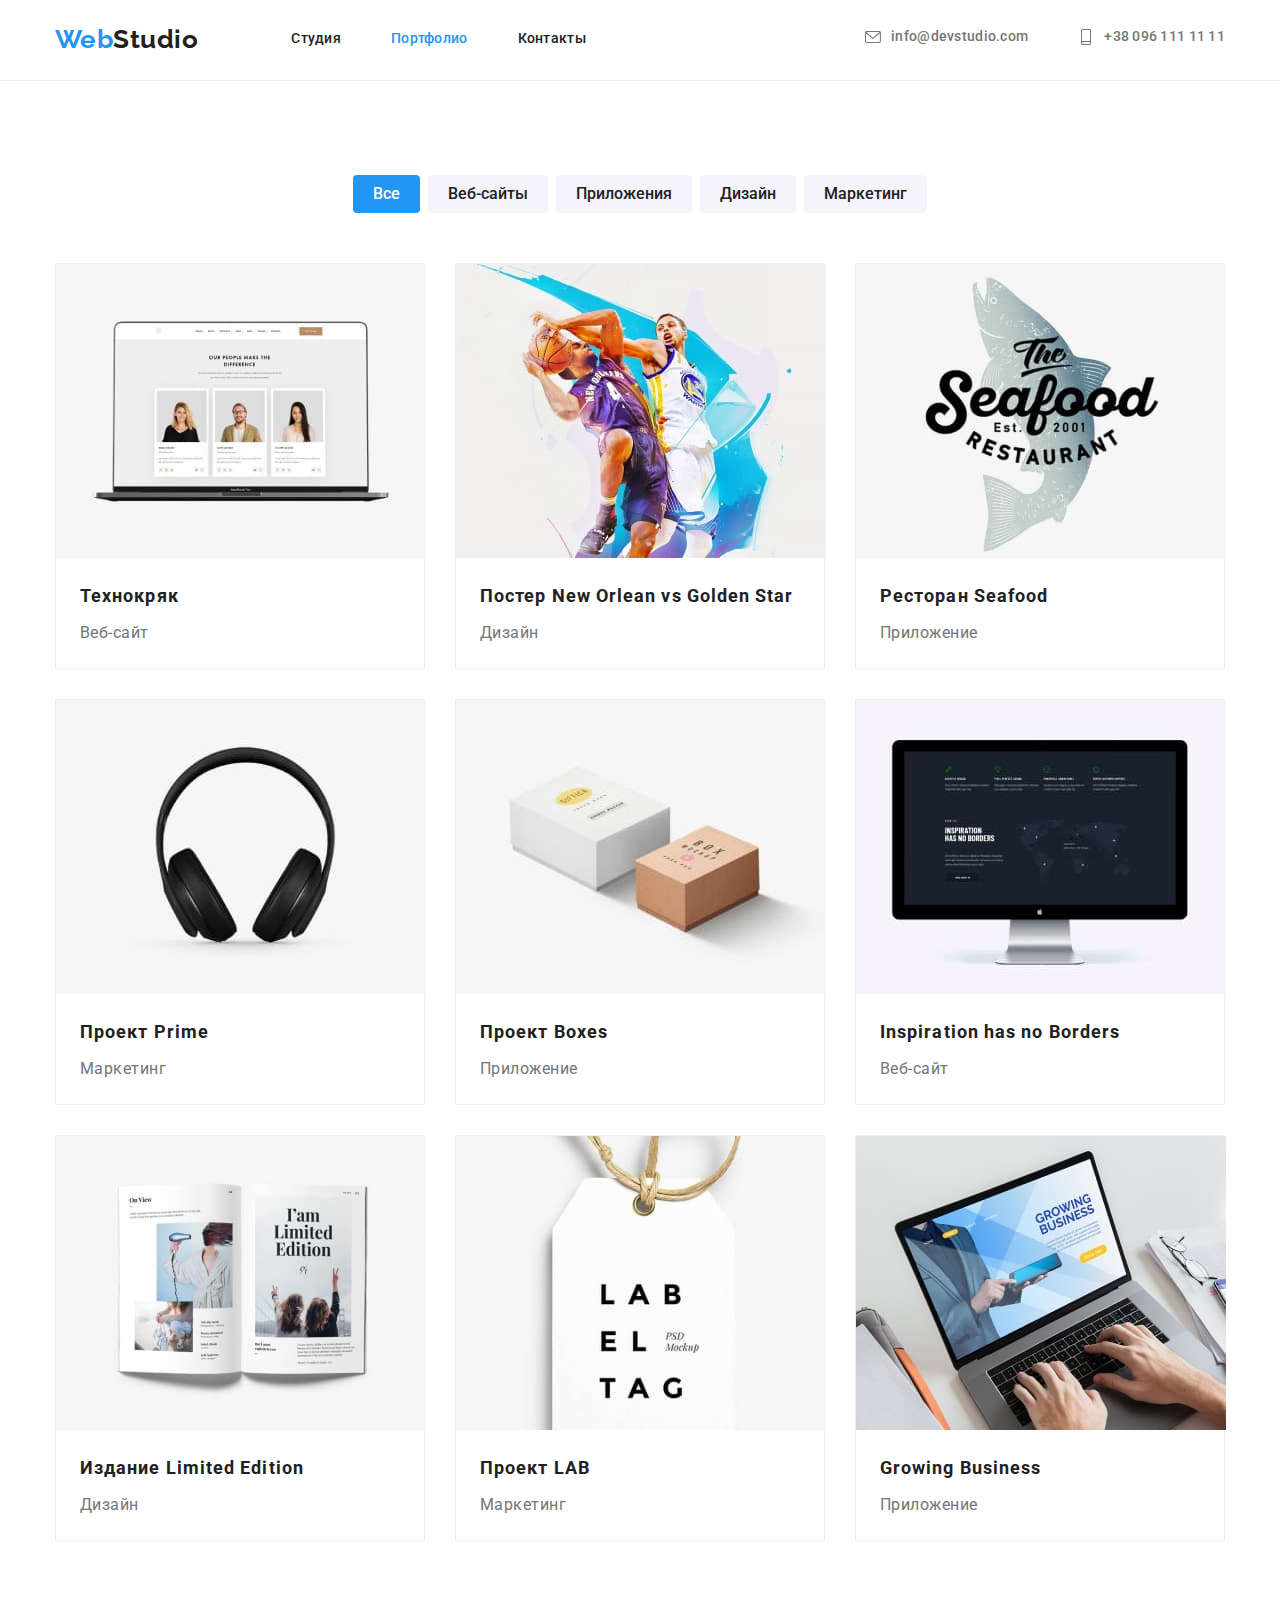
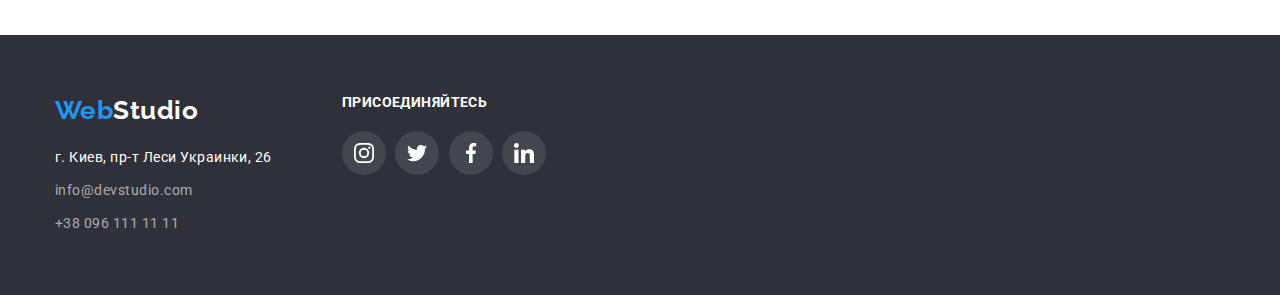
==== portfolio.html @ 0f5aaa19 "доработка кода основы" ====
<!DOCTYPE html>
<html lang="en">

<head>
  <meta charset="UTF-8" />
  <meta http-equiv="X-UA-Compatible" content="IE=edge" />
  <meta name="viewport" content="width=device-width, initial-scale=1.0" />
  <title>Portfolio</title>
  <link rel="preconnect" href="https://fonts.gstatic.com">
  <link href="https://fonts.googleapis.com/css2?family=Raleway:wght@700&family=Roboto:wght@400;500;700;900&display=swap"
    rel="stylesheet">
  <link rel="stylesheet" href="https://cdnjs.cloudflare.com/ajax/libs/modern-normalize/1.1.0/modern-normalize.css"
    integrity="sha512-Y0MM+V6ymRKN2zStTqzQ227DWhhp4Mzdo6gnlRnuaNCbc+YN/ZH0sBCLTM4M0oSy9c9VKiCvd4Jk44aCLrNS5Q=="
    crossorigin="anonymous" referrerpolicy="no-referrer" />
  <link rel="stylesheet" href="https://cdnjs.cloudflare.com/ajax/libs/modern-normalize/1.1.0/modern-normalize.min.css"
    integrity="sha512-wpPYUAdjBVSE4KJnH1VR1HeZfpl1ub8YT/NKx4PuQ5NmX2tKuGu6U/JRp5y+Y8XG2tV+wKQpNHVUX03MfMFn9Q=="
    crossorigin="anonymous" referrerpolicy="no-referrer" />
  <link rel="stylesheet" href="./css/style.css">
</head>
</head>

<body>
  <!--Шапка проекта-->
  <header class="header">
    <div class="container header-container">
      <nav class="site-nav ">
        <a class="logo link " href="./index.html"> <span class="logo-color">Web</span>Studio</a>
        <ul class="site-list list ">
          <li class="nav-item"><a class="site-link  link" href="./index.html">Студия</a></li>
          <li class="nav-item"><a class="site-link current link" href="">Портфолио</a></li>
          <li class="nav-item"><a class="site-link link" href="">Контакты</a></li>
        </ul>
      </nav>
      <ul class="contact-list list">
        <li class="contact-item">
          <a class="contact-link link" href="mailto:info@devstudio.com">
            <svg class="svg-mail">
              <use href="./images/icons-svg/symbol-defs.svg#icon-mail"></use>
            </svg>
            info@devstudio.com</a>
        </li>
        <li class="contact-item">
          <a class="contact-link link" href="tel:+380961111111">
            <svg class="svg-mail">
              <use href="./images/icons-svg/symbol-defs.svg#icon-smartphone"></use>
            </svg>
            +38 096 111 11 11</a>
        </li>
      </ul>
    </div>
  </header>
  <!--Основа портфолио-->
  <main>
    <h1 hidden>Скрытый заголовок</h1>
    <section class="our-work">
      <div class="container ">
        <ul class="filter list">
          <li class="filter-item"><button class="filter-btn current " type="button">Все</button></li>
          <li class="filter-item"><button class="filter-btn" type="button">Веб-сайты</button></li>
          <li class="filter-item"><button class="filter-btn" type="button">Приложения</button></li>
          <li class="filter-item"><button class="filter-btn" type="button">Дизайн</button></li>
          <li class="filter-item"><button class="filter-btn" type="button">Маркетинг</button></li>
        </ul>
        <ul class="works-list list ">
          <li class="works-title">
            <a class="work-a" href="">
              <img src="./images/portfolio/technokryak.jpg" alt="technokryak" width="370" height="294" />
              <div class="text-position">
                <h2 class="work-title">Технокряк</h2>
                <p class="work-profession">Веб-сайт</p>
              </div>
            </a>
          </li>
          <li class="works-title">
            <a class="work-a"  href="">
              <img src="./images/portfolio/new-orlean-vs-golden-star-poster.jpg" alt="new-orlean-poster" width="370"
                height="294" />
              <div class="text-position">
                <h2 class="work-title">Постер New Orlean vs Golden Star</h2>
                <p class="work-profession">Дизайн</p>
              </div>
            </a>
          </li>
          <li class="works-title">
            <a class="work-a"  href="">
              <img src="./images/portfolio/seafood-restaurant.jpg" alt="seafood-restaurant" width="370" height="294" />
              <div class="text-position">
                <h2 class="work-title">Ресторан Seafood</h2>
                <p class="work-profession">Приложение</p>
              </div>
            </a>
          </li>
          <li class="works-title">
            <a class="work-a"  href="">
              <img src="./images/portfolio/prime-project.jpg" alt="prime-project" width="370" height="294" />
              <div class="text-position">
                <h2 class="work-title">Проект Prime</h2>
                <p class="work-profession">Маркетинг</p>
              </div>
            </a>
          </li>
          <li class="works-title">
            <a class="work-a"  href="">
              <img src="./images/portfolio/boxes-project.jpg" alt="boxes-project" width="370" height="294" />
              <div class="text-position">
                <h2 class="work-title">Проект Boxes</h2>
                <p class="work-profession">Приложение</p>
              </div>
            </a>
          </li>
          <li class="works-title">
            <a class="work-a"  href="">
              <img src="./images/portfolio/inspiration-has-no-borders.jpg" alt="inspiration-has-no-borders" width="370"
                height="294" />
              <div class="text-position">
                <h2 class="work-title">Inspiration has no Borders</h2>
                <p class="work-profession">Веб-сайт</p>
              </div>
            </a>
          </li>
          <li class="works-title">
            <a class="work-a"  href="">
              <img src="./images/portfolio/limited-edition.jpg" alt="limited-edition" width="370" height="294" />
              <div class="text-position">
                <h2 class="work-title">Издание Limited Edition</h2>
                <p class="work-profession">Дизайн</p>
              </div>
            </a>
          </li>
          <li class="works-title">
            <a class="work-a"  href="">
              <img src="./images/portfolio/lab-project.jpg" alt="lab-project" width="370" height="294" />
              <div class="text-position">
                <h2 class="work-title">Проект LAB</h2>
                <p class="work-profession">Маркетинг</p>
              </div>
            </a>
          </li>
          <li class="works-title">
            <a class="work-a"  href="">
              <img src="./images/portfolio/growing-business.jpg" alt="growing-business" width="370" height="294" />
              <div class="text-position">
                <h2 class="work-title">Growing Business</h2>
                <p class="work-profession">Приложение</p>
              </div>
            </a>
          </li>
        </ul>
      </div>
    </section>
  </main>
  <!--Футер-->
  <footer class="footer">
    <div class="container container-footer">
      <div class="one-address">
        <a class="footer-logo link" href=""><span class="logo-color">Web</span>Studio</a>
        <address class="address">
          <a class="address-link link" href="https://goo.gl/maps/BGYhrAwLSRzeAxM98" target="_blank"
            rel="noopener noreferrer">г. Киев, пр-т Леси Украинки, 26</a>
          <ul class="footer-list list">
            <li class="footer-item">
              <a class="footer-link link" href="mailto:info@devstudio.com">info@devstudio.com </a>
            </li>
            <li class="footer-item">
              <a class="footer-link link" href="tel:+380961111111">+38 096 111 11 11</a>
            </li>
          </ul>
        </address>
      </div>

      <div class="footer-set">
        <h3 class="title-footer"> присоединяйтесь </h3>
        <ul class=" footer-ul list ">
          <li class="footer-li">
            <a class="footer-icon-link" href="">
              <svg class="footer-svg" width="20px" height="20px">
                <use href=./images/icons-svg/symbol-defs.svg#icon-instagram2></use>
              </svg>
            </a>
          </li>
          <li>
            <a class="footer-icon-link" href="">
              <svg class="footer-svg" width="20px" height="20px">
                <use href=./images/icons-svg/symbol-defs.svg#icon-twitte4r></use>
              </svg>
            </a>

          </li>
          <li>
            <a class="footer-icon-link" href="">
              <svg class="footer-svg " width="20px" height="20px">
                <use href=./images/icons-svg/symbol-defs.svg#icon-facebook1></use>
              </svg>
            </a>
          </li>
          <li>
            <a class="footer-icon-link" href="">
              <svg class="footer-svg" width="20px" height="20px">
                <use href=./images/icons-svg/symbol-defs.svg#icon-linkedin3></use>
              </svg>
            </a>
          </li>
        </ul>
      </div>
    </div>
  </footer>
</body>

</html>
---- css/style.css ----
:root {
    --primary-text-color: #757575;
    --secondary-text-color: #212121;
    --accent-color: #2196f3;
    --primary-bg-color: #ffffff;
    --primary-bg-color-filter: #f5f4fa;
    --prinary-font-family: "Roboto", sant-serif;
    --secondary-font-family:"Raleway", sant-serif;
  }
  
  body {
    background-color: var(--primary-bg-color);
    color: var(--primary-text-color);
    font-family: var(--prinary-font-family);
    letter-spacing: 0.03em;
  }

  h1,
  h2,
  h3,
  h4,
  h5,
  h6,
  p{
    margin-top: 0;
    margin-bottom: 0;
  }

  ul,ol{
    margin-top: 0;
    margin-bottom: 0;
    padding-left: 0;
  }
  
  img {
  display: block;
  }

  .list{
    list-style: none;
   }
 
   .link{
     text-decoration: none;
   }

/* Шапка проекта Webstudio*/
.logo{ 
margin-right:93px ;
font-family: var(--secondary-font-family);
font-weight:700;
font-size: 26px;
line-height: 1.19;
color:var(--secondary-text-color);
}

.logo-color{
  color: var(--accent-color);
}


.site-list{
display: flex;
font-size: 14px;
line-height: 1.14;
letter-spacing: 0.02em;
color: var(--secondary-text-color);
}

.nav-item:not(:last-child){
  margin-right: 50px;
}



.site-link:hover,
.site-link:focus{
  color: var(--accent-color);
}

.site-link.current{
  color:var(--accent-color) ;
}

.site-link{
  font-family: Roboto;
  font-style: normal;
  font-weight: 500;
  font-size: 14px;
  line-height: 1.14;
  letter-spacing: 0.02em;
  color:var(--secondary-text-color );

}


.contact-link{
display: inline-flex;
font-weight: 500;
font-size: 14px;
line-height: 1.14;
letter-spacing: 0.02em;
color: var( --primary-text-color );
}

.contact-item:not(:last-child){
margin-right: 50px;
}

.contact-item:hover,
.contact-item:focus {
  color: var(--accent-color);
  
}


.contact-link:hover,
.contact-link:focus{
color: var(--accent-color);
}


 .contact-link:hover .svg-mail{
fill: var(--accent-color);
} 

.contact-link:focus .svg-mail{
  fill: var(--accent-color);
  } 

.site-nav{
  display: flex;
  align-items: center;

}

 .contact-list{
  display: flex;
  align-items: center;
  margin-left: auto;
 }

.header-container{
  display: flex;
  align-items: center;
  
}

.header{
  border-bottom: 1px solid #ECECEC ;
  padding-top: 24px;
  padding-bottom:25px;
}

.svg-mail{
  width: 16px;
  height: 16px;
  margin-right: 10px;
  fill: var(--primary-text-color);
}


/* сукция героик */
.hero{
padding-top:200px ;
padding-bottom: 200px;
height: 600px;
max-width: 1600;
background-image:linear-gradient(to right ,
 rgba(47, 48, 58, 0.4),
 rgba(47, 48, 58, 0.4)),
url(../images/hero/hero.jpg);
background-size:cover ;
background-repeat:no-repeat ;
background-color: #2F303A;
text-align: center;
}

.hero-title{
font-weight: 900;
font-size: 44px;
line-height: 1.36;
letter-spacing: 0.06em;
text-transform: uppercase;
color: var(--primary-bg-color);
}

.button{
padding-left:32px ;
padding-right:32px ;
padding-top:10px ;
padding-bottom:10px ;
margin-top: 30px;
border-radius: 4px;
font-weight: 700;
font-size: 16px;
line-height: 1.87;
letter-spacing: 0.06em;
color: #FFFFFF;
background-color: var(--accent-color);

}


.button:hover,
.button:hover{
background-color:#188CE8; 
}

/* секция будушего */
.title-features{
margin-bottom: 10px;
font-weight: 700;
font-size: 14px;
line-height: 1.14;
text-transform: uppercase;
color:var(--secondary-text-color);
}

.features-list{
  display: flex;
  justify-content: space-between;
  
}


.features-item:not(:last-child){
  margin-right: 30px;
}

.section-features{
  padding-top: 94px;
  padding-bottom: 47px;
}

.features-paragraph{
  font-style: normal;
  font-weight: normal;
  font-size: 14px;
  line-height: 1.71;
}


.svg-features {
  display: flex;
  justify-content: center;
  align-items: center;
  width:270px ;
  height: 120px;
  background-color: #F5F4FA;
  margin-bottom: 30px;
  border-radius: 4px;
}



/* Робочая секция */
.section-title {
margin-bottom: 50px;
font-weight: 700;
font-size: 36px;
line-height: 1.16;
text-align: center;
color: var(--secondary-text-color);
}

.work-list{
  display: flex;
  align-items: center;

}


.img-title:not(:last-child){
  padding-right:30px ;
}

.work-section{
 padding-top:47px;
 padding-bottom: 94px;
}



/* Наша команда */

.team-section{
padding-top: 94px;
padding-bottom: 94px;
background-color:  var(--primary-bg-color-filter);
}

.title {
font-weight: 500;
font-size: 16px;
line-height: 1.18;
text-align: center;
color: var(--secondary-text-color);
}

.profession{
margin-top: 10px;
font-size: 16px;
line-height: 1.18;
text-align: center;
color:var(--primary-text-color);

}  

.section-team-title{
font-weight: 700;
font-size: 36px;
line-height: 1.16;
text-align: center;
color: var(--secondary-text-color);
}


.team-list{
  display: flex;
  align-items: center;
}


.team-title{
  border-radius: 0px 0px 4px 4px;
  background-color: #ffffff;
  margin-right:30px ;
  margin-top: 50px;
  box-shadow: 0px 1px 3px rgba(0, 0, 0, 0.12), 0px 1px 1px rgba(0, 0, 0, 0.14), 0px 2px 1px rgba(0, 0, 0, 0.2);
}

.name-profession{
 margin:30px ;
}

.link-icon-inst {
  display: flex;
  justify-content: center;
  align-items: center;
  width: 44px;
  height: 44px;
  border-radius: 50%;
  background-color: #ffffff;
  fill: #AFB1B8;;
  
}

.link-icon-inst:hover,
.link-icon-inst:focus{
  background-color: var(--accent-color);
  fill: #ffffff;
}


.icon-div{
  display: flex;
  justify-content: space-between;
  margin-top: 16px;
  
}


/* Постоянные клиенты */

.regular-section{
  padding-top:94px ;
  padding-bottom:94px ;
}

.regular-title{
font-weight: 700;
font-size: 36px;
line-height: 1.16;
text-align: center;
letter-spacing: 0.03em;
color:var(--secondary-text-color);
margin-bottom: 50px;

}

.regular-li{
width: 170px;
height: 92px;

}


.regular-li:not(:last-child){
  margin-right: 30px;
}


.regular-ul{
  display: flex;

}

.regular-link{
  width: 100%;
  height: 100%;
  fill: #AFB1B8;
  display: flex; 
  justify-content: center;
  align-items: center;
  border: 1px solid #AFB1B8;
  border-radius: 4px;
}

.regular-link:hover,
.regular-link:focus{
      fill:var(--accent-color);
      border: 1px solid var(--accent-color); 
}




/* Футер */
.footer{
 padding-top: 60px;
 padding-bottom:60px ;
 background-color:  #2F303A;
}

.footer-logo{
font-family: var(--secondary-font-family);
font-weight: 700;
font-size: 26px;
line-height: 1.19;
color:var(--primary-bg-color);
}

.footer-link{
font-style: normal;
font-weight: normal;
font-size: 14px;
line-height: 24px;
color: rgba(255, 255, 255, 0.6);
}

.footer-link:hover,
.footer-link:focus{
  color: var(--primary-bg-color);
}

.address-link{
font-style: normal;
font-weight: normal;
font-size: 14px;
line-height: 1.71;
color: var(--primary-bg-color);
}

.address-link:hover,
.address-link:focus {
  color: var(--accent-color);
}


.container-footer{
  display: flex;
  justify-content: baseline;
}
.footer-set{
  margin-left: 70px;
}

.footer-ul {
  width: 204px;
  display: flex;
  justify-content: space-between;
 

}
.title-footer{
font-weight: 700;
font-size: 14px;
line-height: 1.14;
letter-spacing: 0.03em;
text-transform: uppercase;
color: #FFFFFF;
margin-bottom: 20px;
}

.footer-icon-link{
  display: flex;
  justify-content: center;
  align-items: center;
  width: 44px;
  height: 44px;
  border-radius: 50%;
  background-color: rgba(255, 255, 255, 0.1);;
  fill: #ffffff;
}

.footer-icon-link:hover,
.footer-icon-link:focus{
background-color: var(--accent-color);
fill:#ffffff;
}



/* Портфолио */
.filter-btn.current {
background-color:var(--accent-color) ;
color: var(--primary-bg-color);
}

.filter-btn {
padding:6px 20px ;
border-radius: 4px ;
border: none;  
font-family: inherit;
font-weight: 500;
font-size: 16px;
line-height: 1.62;
background:var(--primary-bg-color-filter);
color: var(--secondary-text-color);
}

.filter-btn:hover,
.filter-btn:focus{
  background-color: var(--accent-color);
  color: #ffffff;
}

.work-title{
font-style: normal;
font-weight:700;
font-size: 18px;
line-height: 2;
letter-spacing: 0.06em;
color: var(--secondary-text-color);
}

.work-profession{
margin-top: 4px;
font-style: normal;
font-weight: normal;
font-size: 16px;
line-height: 1.87;
color: var(--primary-text-color);
}


.container{
 width: 1200px;
 margin-left:auto ;
 margin-right: auto;
 padding-left: 15px;
 padding-right: 15px;
}

.filter {
  display: flex;
  justify-content: center;
  margin-bottom: 50px;
}

.filter-item:not(:last-child) 
{
  margin-right: 8px;
}
  
.works-list{
  display: flex;
  flex-wrap: wrap;
}

.works-title{
width: 370px;
margin-right: 30px;
margin-bottom: 30px;
border: 1px solid #EEEEEE;

}

.works-title:nth-child(3n){
  margin-right: 0px;
}

.works-title:nth-last-child(-n + 3){
  margin-bottom: 0px;
}


.our-work {
  padding-top: 94px;
  padding-bottom: 94px ;
}

.text-position{
  padding: 20px 24px;
  

}

.address {
  margin-top: 20px;
  
}

.address-link{
  margin-bottom: 9px;
  display: block;
}


.footer-list .footer-item:not(:last-child){
  margin-bottom: 9px;
}

.work-a{
  text-decoration: none;
  color: var(--primary-text-color);
   width: 100%;
  height: 100%;
 
}

.works-title:hover,
.works-title:focus{
box-shadow: 0px 1px 1px rgba(0, 0, 0, 0.12), 0px 4px 4px rgba(0, 0, 0, 0.06), 1px 4px 6px rgba(0, 0, 0, 0.16);
}
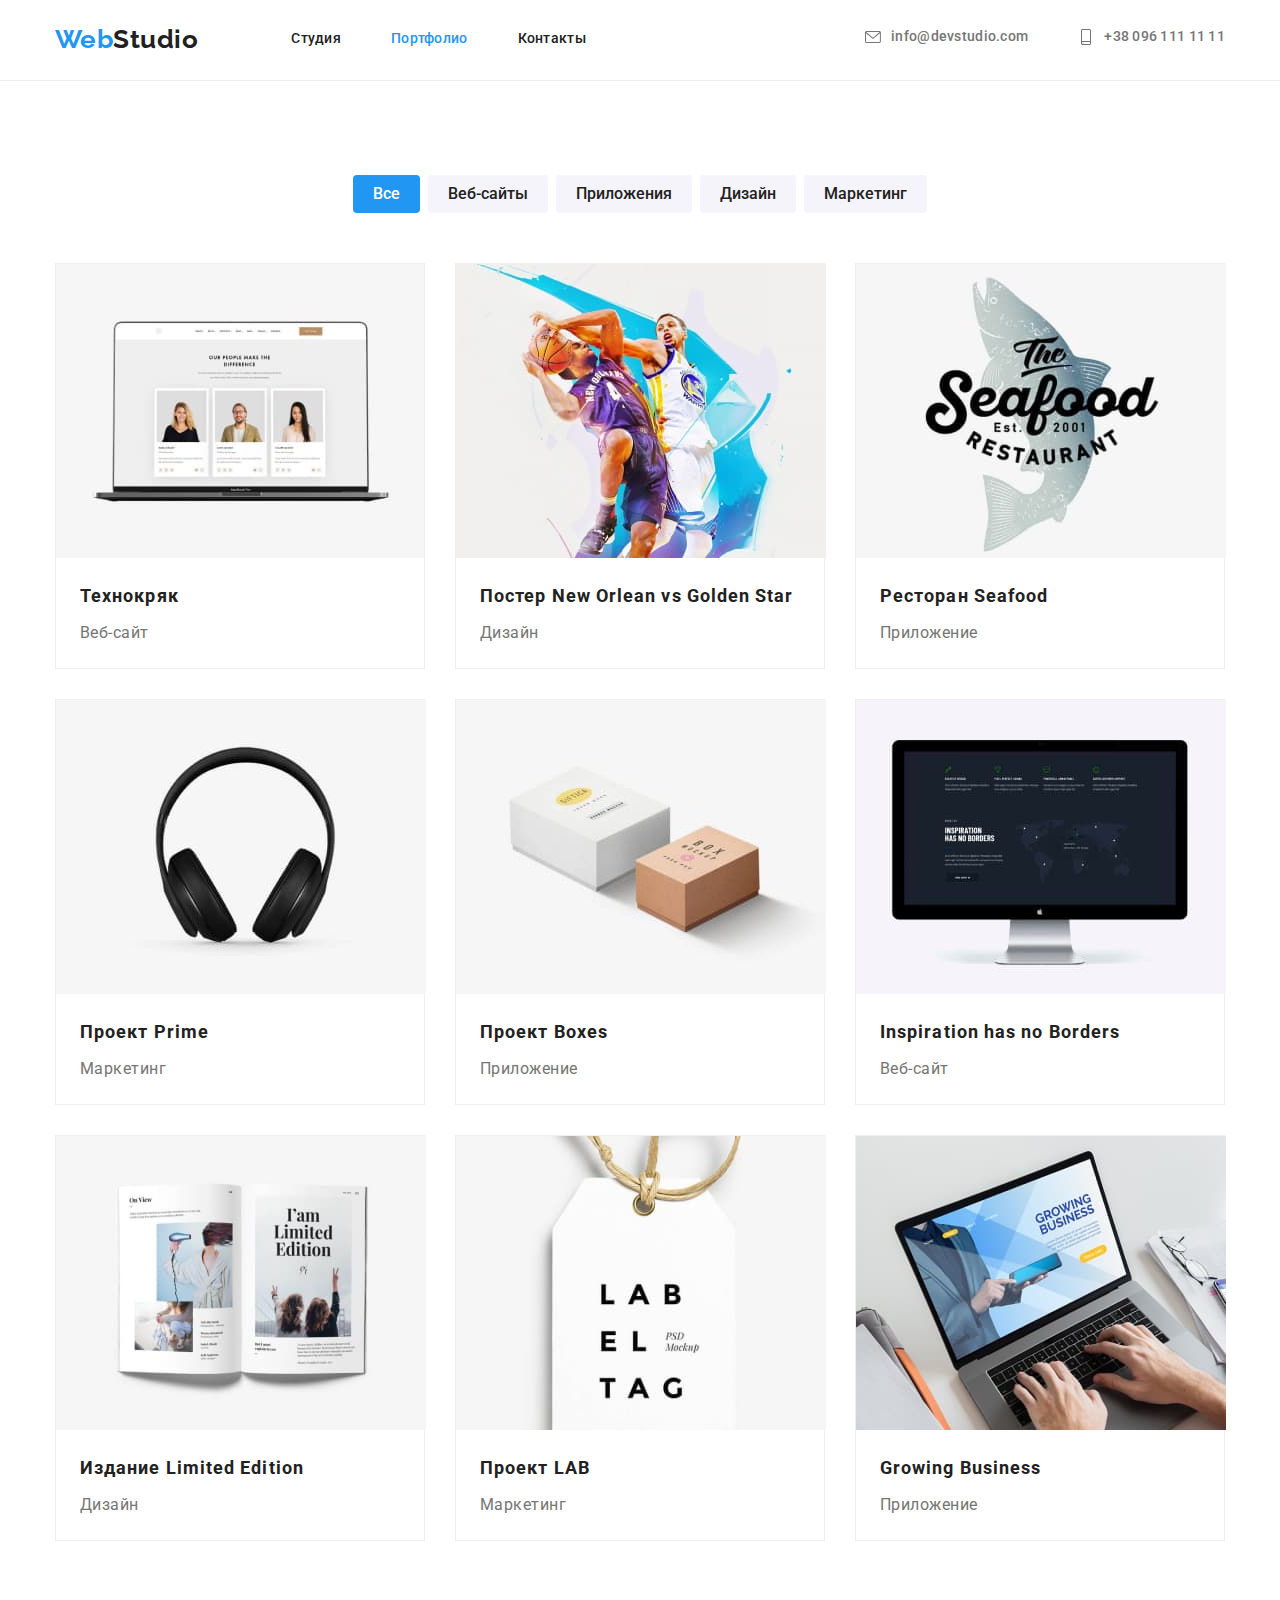
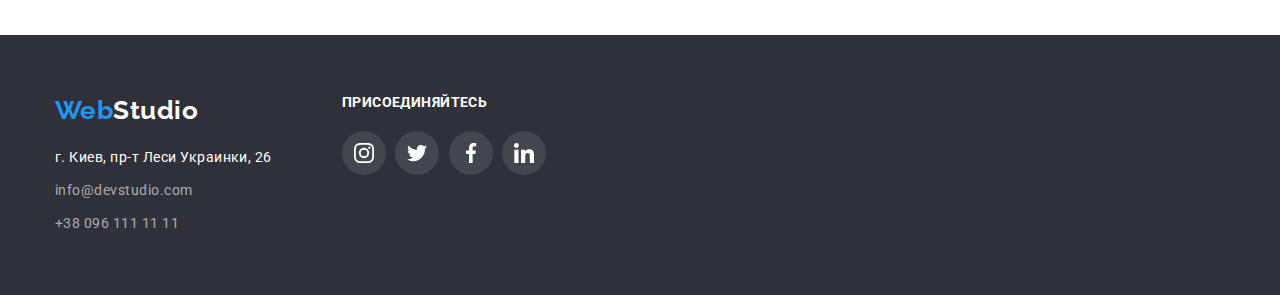
==== commit 59a4cd2d: "интерактивное окно" ====
--- a/portfolio.html
+++ b/portfolio.html
@@ -64,7 +64,10 @@
         <ul class="works-list list ">
           <li class="works-title">
             <a class="work-a" href="">
+              <div class="works-img"> 
               <img src="./images/portfolio/technokryak.jpg" alt="technokryak" width="370" height="294" />
+              <p class="works-p">Технокряк это современная площадка распространения коронавируса. Компании используют эту платформу для цифрового шпионажа и атак на защищённые сервера конкурентов.</p>
+            </div>
               <div class="text-position">
                 <h2 class="work-title">Технокряк</h2>
                 <p class="work-profession">Веб-сайт</p>
--- a/css/style.css
+++ b/css/style.css
@@ -65,7 +65,9 @@
 line-height: 1.14;
 letter-spacing: 0.02em;
 color: var(--secondary-text-color);
-}
+
+}
+
 
 .nav-item:not(:last-child){
   margin-right: 50px;
@@ -83,6 +85,7 @@
 }
 
 .site-link{
+  position: relative;
   font-family: Roboto;
   font-style: normal;
   font-weight: 500;
@@ -90,7 +93,8 @@
   line-height: 1.14;
   letter-spacing: 0.02em;
   color:var(--secondary-text-color );
-
+  transition: background-color 250ms cubic-bezier(0.4, 0, 0.2, 1);
+  
 }
 
 
@@ -101,6 +105,7 @@
 line-height: 1.14;
 letter-spacing: 0.02em;
 color: var( --primary-text-color );
+transition: background-color 250ms cubic-bezier(0.4, 0, 0.2, 1);
 }
 
 .contact-item:not(:last-child){
@@ -125,12 +130,13 @@
 } 
 
 .contact-link:focus .svg-mail{
-  fill: var(--accent-color);
+fill: var(--accent-color);
   } 
 
 .site-nav{
   display: flex;
   align-items: center;
+ 
 
 }
 
@@ -158,6 +164,28 @@
   margin-right: 10px;
   fill: var(--primary-text-color);
 }
+
+.site-link::after{
+  content: "";
+  display: block;
+  width:100% ;
+  height:4px ;
+  background: #2196F3;
+  border-radius: 2px;
+  position: absolute;
+  top: 46px;
+  opacity: 0;
+  transition: opacity 250ms cubic-bezier(0.4, 0, 0.2, 1);
+
+}
+.site-link:hover::after
+{
+opacity:1;
+}
+.site-link:focus::after{
+  opacity: 1;
+}
+
 
 
 /* сукция героик */
@@ -199,6 +227,11 @@
 color: #FFFFFF;
 background-color: var(--accent-color);
 
+transition-property: background-color ;
+transition-duration:250ms;
+transition-timing-function: cubic-bezier(0.4, 0, 0.2, 1);
+
+
 }
 
 
@@ -206,6 +239,54 @@
 .button:hover{
 background-color:#188CE8; 
 }
+
+
+
+.backdrop{
+  position: fixed;
+  top: 0;
+  left: 0;
+  width: 100vw;
+  height: 100vh;
+  background-color: rgba(0, 0, 0, 0.2);;
+  opacity: 1;
+  visibility: visible;
+  pointer-events: auto;
+  transition: opacity 500ms linear, visibility 500ms linear;
+}
+ 
+
+  .modal {
+    position: absolute;
+    left: 50%;
+    top: 50%;
+    width: 528px;
+    height: 580px;
+    background-color: #ffffff;
+    transform: translate(-50%, -50%);
+
+}
+
+.close-btn{
+  position: absolute;
+  top: 8px;
+  right: 8px;
+  width: 30px;
+  height: 30px;
+  border-radius: 50%;
+  border: 1px solid rgba(0, 0, 0, 0.1);
+  background-color: transparent;
+  cursor: pointer;
+  padding: 0;
+}
+
+.is-hidden {
+  opacity: 0;
+  visibility: hidden;
+  pointer-events: none;
+}
+
+
 
 /* секция будушего */
 .title-features{
@@ -270,17 +351,37 @@
 
 }
 
-
-.img-title:not(:last-child){
-  padding-right:30px ;
-}
-
 .work-section{
  padding-top:47px;
  padding-bottom: 94px;
 }
 
-
+.work-div{
+  position: relative;
+
+}
+
+.work-div:not(:last-child){
+  margin-right: 30px;
+}
+
+.work-information{
+position: absolute;
+padding:27px  ;
+top: 225px;
+width:370px ;
+height:70px ;  
+font-weight:700  ;
+font-size: 14px;
+line-height: 1.14;
+text-align: center;
+text-transform: uppercase;
+color: var(--primary-bg-color);
+background-image:linear-gradient(to right ,
+ rgba(47, 48, 58, 0.8),
+ rgba(47, 48, 58, 0.8));
+
+}
 
 /* Наша команда */
 
@@ -342,7 +443,8 @@
   height: 44px;
   border-radius: 50%;
   background-color: #ffffff;
-  fill: #AFB1B8;;
+  fill: #AFB1B8;
+  transition: background-color 250ms cubic-bezier(0.4, 0, 0.2, 1);
   
 }
 
@@ -405,6 +507,7 @@
   align-items: center;
   border: 1px solid #AFB1B8;
   border-radius: 4px;
+  transition:  fill 250ms cubic-bezier(0.4, 0, 0.2, 1);
 }
 
 .regular-link:hover,
@@ -492,6 +595,7 @@
   border-radius: 50%;
   background-color: rgba(255, 255, 255, 0.1);;
   fill: #ffffff;
+  transition: background-color 250ms cubic-bezier(0.4, 0, 0.2, 1);
 }
 
 .footer-icon-link:hover,
@@ -518,6 +622,7 @@
 line-height: 1.62;
 background:var(--primary-bg-color-filter);
 color: var(--secondary-text-color);
+transition: background-color 250ms cubic-bezier(0.4, 0, 0.2, 1);
 }
 
 .filter-btn:hover,
@@ -613,9 +718,10 @@
 }
 
 .work-a{
+  display: block;
   text-decoration: none;
   color: var(--primary-text-color);
-   width: 100%;
+  width: 100%;
   height: 100%;
  
 }
@@ -623,4 +729,40 @@
 .works-title:hover,
 .works-title:focus{
 box-shadow: 0px 1px 1px rgba(0, 0, 0, 0.12), 0px 4px 4px rgba(0, 0, 0, 0.06), 1px 4px 6px rgba(0, 0, 0, 0.16);
-}+}
+
+.works-img{
+  position: relative;
+  overflow: hidden;
+}
+
+
+
+.works-p{
+  position: absolute;
+  top: 0;
+  left: 0;
+  height: 100%;
+  width: 100%;
+font-style: normal;
+font-weight: normal;
+font-size: 18px;
+line-height: 1.56;
+background-color:rgba(33, 150, 243, 0.9);
+color: var(--primary-bg-color);
+overflow: auto;
+padding: 63px 24px;
+
+transform: translateY(100%);
+transition: transform 250ms cubic-bezier(0.4, 0, 0.2, 1) ;
+}
+
+.works-title:hover .works-p{
+  transform: translateY(0%);
+}
+
+
+.work-a:focus .works-p{
+  transform: translateY(0%);
+}
+
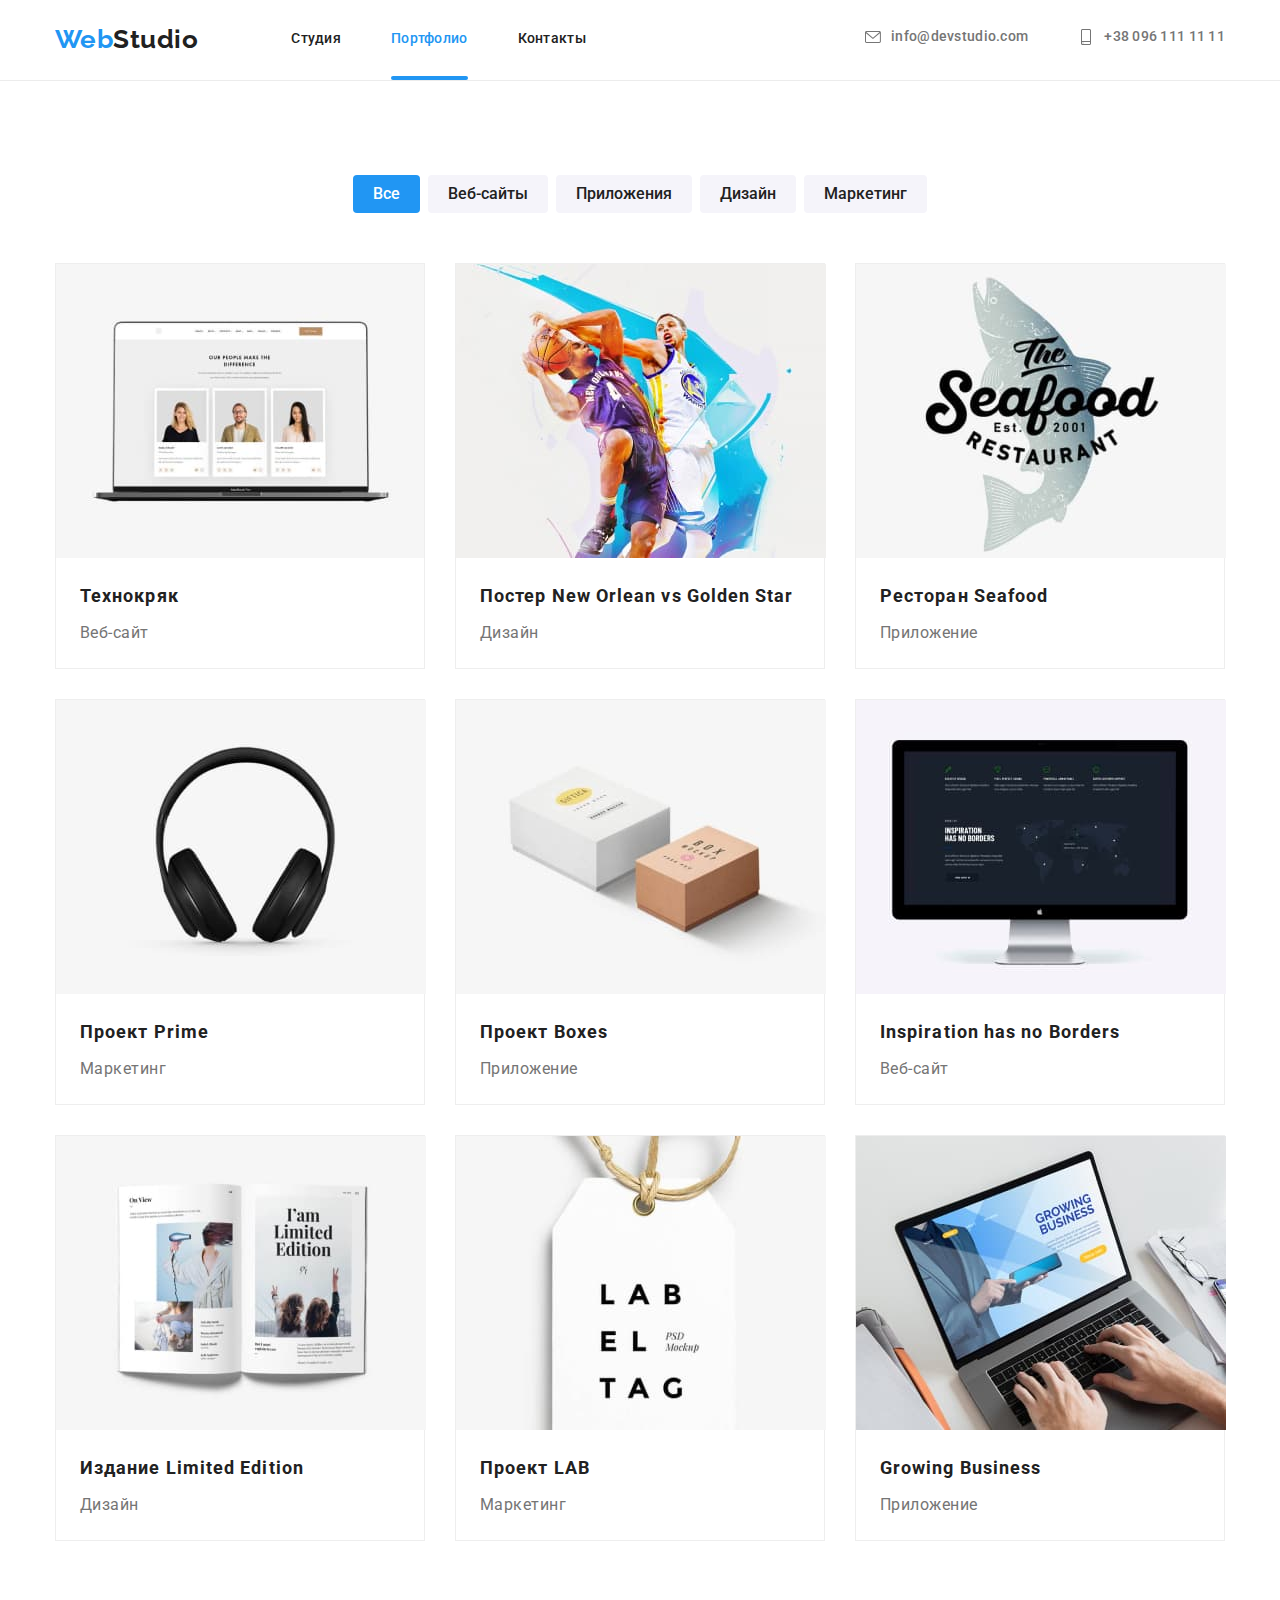
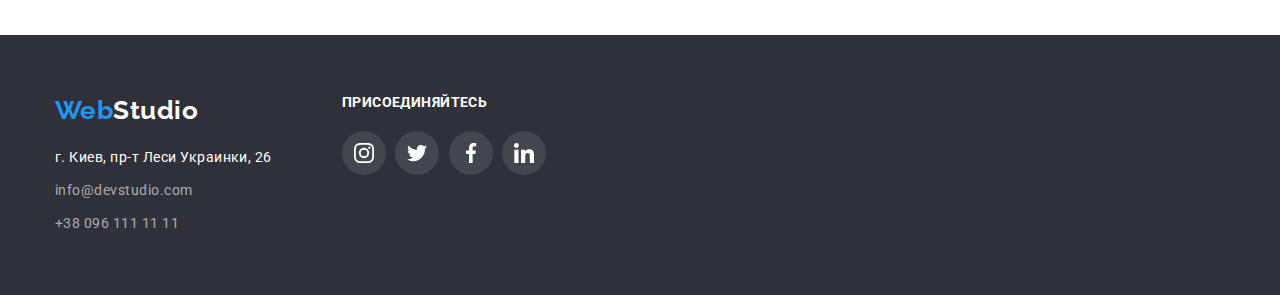
==== commit b15edd3d: "оформление подчеркивания" ====
--- a/portfolio.html
+++ b/portfolio.html
@@ -27,7 +27,7 @@
         <a class="logo link " href="./index.html"> <span class="logo-color">Web</span>Studio</a>
         <ul class="site-list list ">
           <li class="nav-item"><a class="site-link  link" href="./index.html">Студия</a></li>
-          <li class="nav-item"><a class="site-link current link" href="">Портфолио</a></li>
+          <li class="nav-item"><a class="site-link current link after-link" href="">Портфолио</a></li>
           <li class="nav-item"><a class="site-link link" href="">Контакты</a></li>
         </ul>
       </nav>
--- a/css/style.css
+++ b/css/style.css
@@ -93,7 +93,7 @@
   line-height: 1.14;
   letter-spacing: 0.02em;
   color:var(--secondary-text-color );
-  transition: background-color 250ms cubic-bezier(0.4, 0, 0.2, 1);
+  transition:  color 250ms cubic-bezier(0.4, 0, 0.2, 1);
   
 }
 
@@ -105,7 +105,8 @@
 line-height: 1.14;
 letter-spacing: 0.02em;
 color: var( --primary-text-color );
-transition: background-color 250ms cubic-bezier(0.4, 0, 0.2, 1);
+transition:  color 250ms cubic-bezier(0.4, 0, 0.2, 1);
+  
 }
 
 .contact-item:not(:last-child){
@@ -127,6 +128,7 @@
 
  .contact-link:hover .svg-mail{
 fill: var(--accent-color);
+transition-duration: 250ms;
 } 
 
 .contact-link:focus .svg-mail{
@@ -165,7 +167,7 @@
   fill: var(--primary-text-color);
 }
 
-.site-link::after{
+.after-link::after{
   content: "";
   display: block;
   width:100% ;
@@ -174,17 +176,11 @@
   border-radius: 2px;
   position: absolute;
   top: 46px;
-  opacity: 0;
   transition: opacity 250ms cubic-bezier(0.4, 0, 0.2, 1);
 
 }
-.site-link:hover::after
-{
-opacity:1;
-}
-.site-link:focus::after{
-  opacity: 1;
-}
+
+
 
 
 
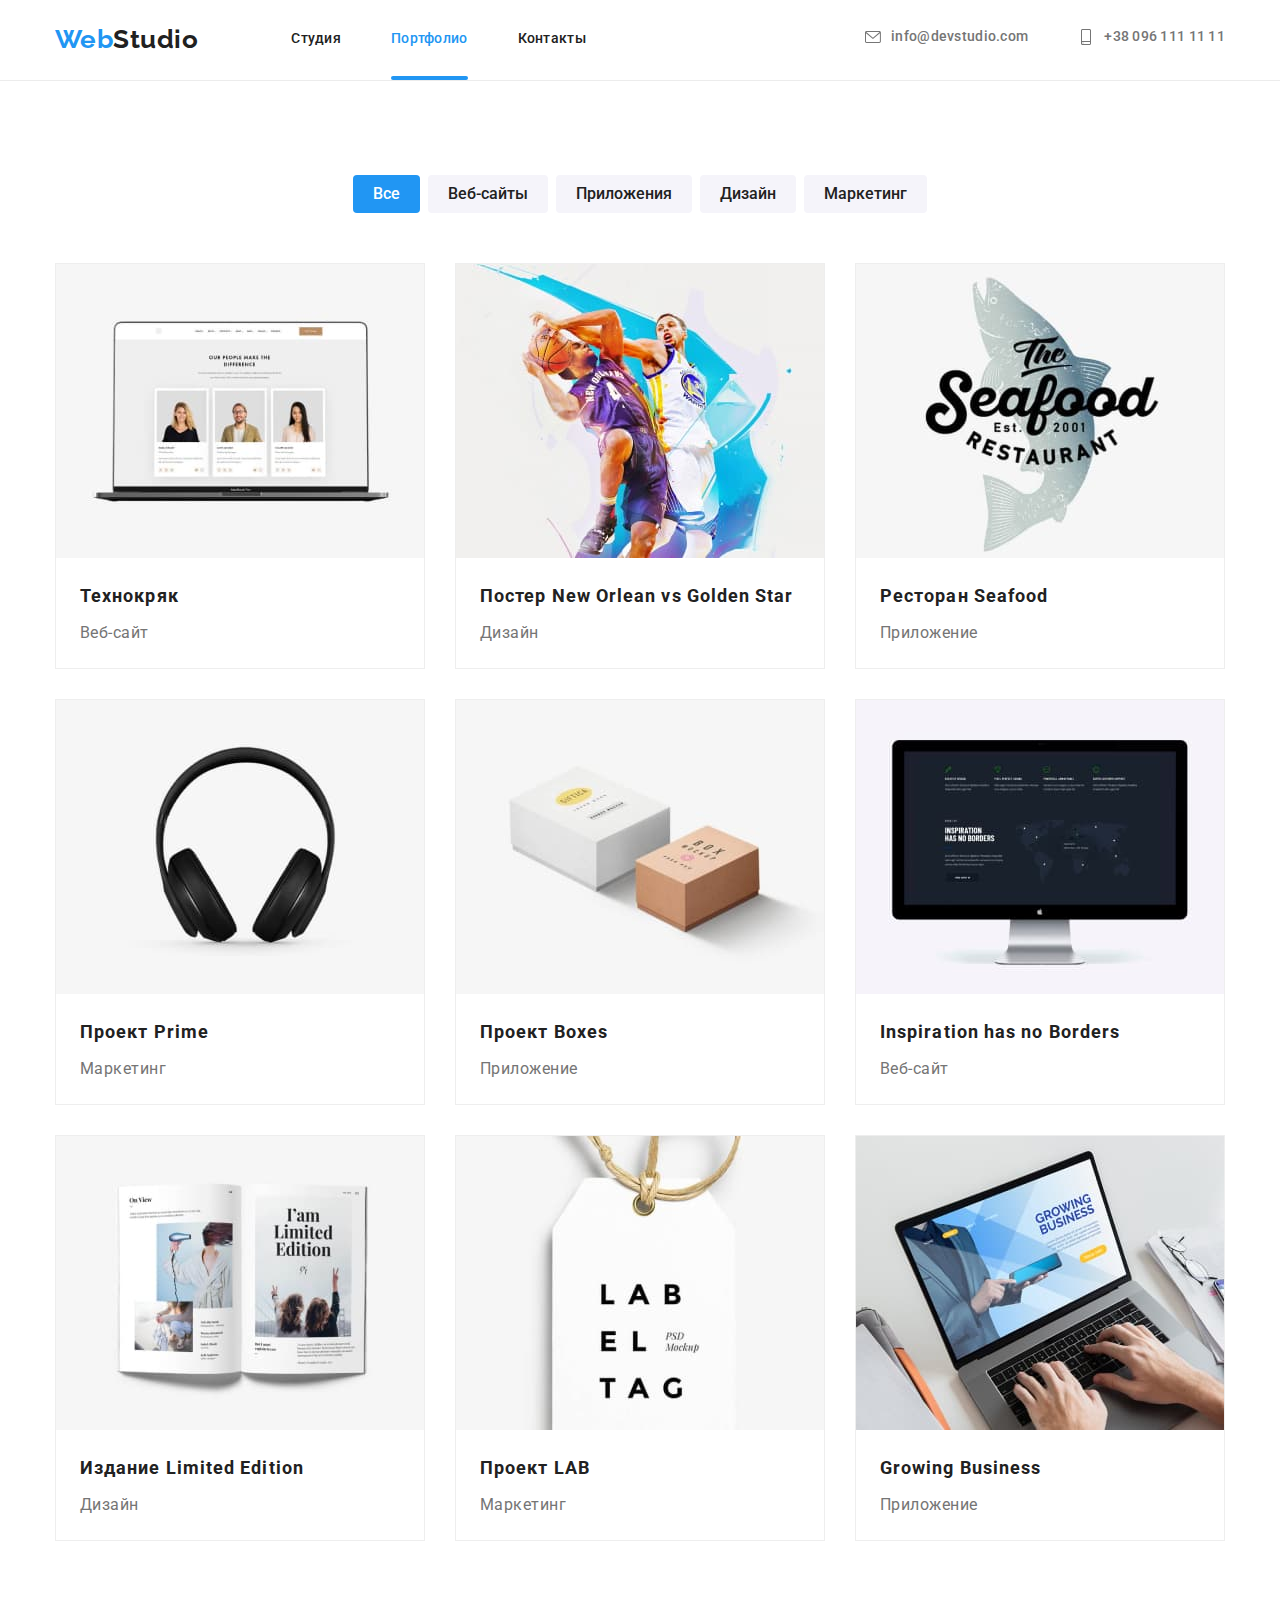
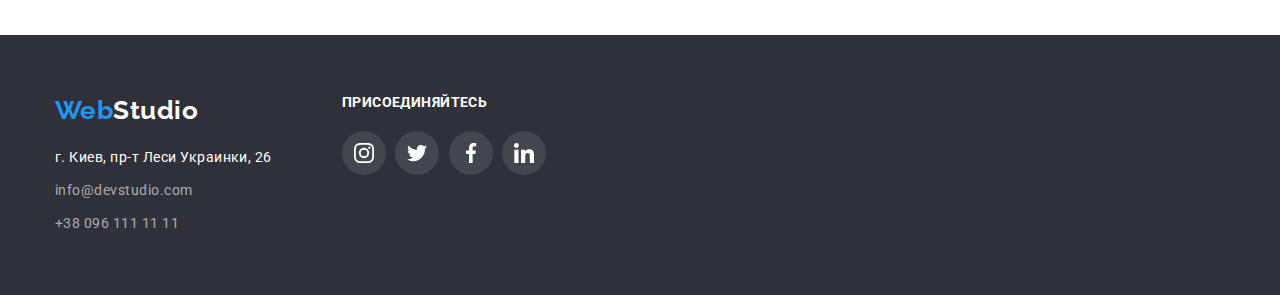
==== commit 67d0af80: "Оформление портфолио карточки" ====
--- a/portfolio.html
+++ b/portfolio.html
@@ -76,8 +76,11 @@
           </li>
           <li class="works-title">
             <a class="work-a"  href="">
-              <img src="./images/portfolio/new-orlean-vs-golden-star-poster.jpg" alt="new-orlean-poster" width="370"
+              <div class="works-img">
+                <img src="./images/portfolio/new-orlean-vs-golden-star-poster.jpg" alt="new-orlean-poster" width="370"
                 height="294" />
+                <p class="works-p">Lorem ipsum dolor sit amet, consectetur adipisicing elit. Earum rerum quia veniam suscipit natus animi, tempora, et dolorum adipisci nemo ratione, aut modi laboriosam! Fugiat dolore illum reiciendis odit voluptatem? </p>
+              </div>
               <div class="text-position">
                 <h2 class="work-title">Постер New Orlean vs Golden Star</h2>
                 <p class="work-profession">Дизайн</p>
@@ -86,7 +89,10 @@
           </li>
           <li class="works-title">
             <a class="work-a"  href="">
-              <img src="./images/portfolio/seafood-restaurant.jpg" alt="seafood-restaurant" width="370" height="294" />
+              <div class="works-img">
+                <img src="./images/portfolio/seafood-restaurant.jpg" alt="seafood-restaurant" width="370" height="294" />
+                <p class="works-p">Lorem, ipsum dolor sit amet consectetur adipisicing elit. Tempora vel, magni voluptatum non quaerat maxime accusantium alias dolorum sed magnam architecto, ullam deleniti nemo? In iusto perspiciatis corrupti explicabo aut?</p>
+              </div>
               <div class="text-position">
                 <h2 class="work-title">Ресторан Seafood</h2>
                 <p class="work-profession">Приложение</p>
@@ -95,7 +101,10 @@
           </li>
           <li class="works-title">
             <a class="work-a"  href="">
-              <img src="./images/portfolio/prime-project.jpg" alt="prime-project" width="370" height="294" />
+              <div class="works-img">
+                <img src="./images/portfolio/prime-project.jpg" alt="prime-project" width="370" height="294" />
+                <p class="works-p">Lorem ipsum dolor sit amet consectetur adipisicing elit. Ratione modi consequuntur numquam quas debitis, tempore ducimus laboriosam ut delectus, </p>
+              </div>
               <div class="text-position">
                 <h2 class="work-title">Проект Prime</h2>
                 <p class="work-profession">Маркетинг</p>
@@ -104,7 +113,10 @@
           </li>
           <li class="works-title">
             <a class="work-a"  href="">
-              <img src="./images/portfolio/boxes-project.jpg" alt="boxes-project" width="370" height="294" />
+              <div class="works-img">
+                <img src="./images/portfolio/boxes-project.jpg" alt="boxes-project" width="370" height="294" />
+                <p class="works-p">Lorem ipsum dolor sit amet consectetur adipisicing elit. Voluptatum blanditiis architecto cumque rem accusantium sequi, tempora eum dicta aperiam nulla laborum! Consectetur quo quaerat sunt amet.</p>
+              </div>
               <div class="text-position">
                 <h2 class="work-title">Проект Boxes</h2>
                 <p class="work-profession">Приложение</p>
@@ -113,8 +125,11 @@
           </li>
           <li class="works-title">
             <a class="work-a"  href="">
-              <img src="./images/portfolio/inspiration-has-no-borders.jpg" alt="inspiration-has-no-borders" width="370"
+              <div class="works-img">
+                <img src="./images/portfolio/inspiration-has-no-borders.jpg" alt="inspiration-has-no-borders" width="370"
                 height="294" />
+                <p class="works-p" >Lorem ipsum dolor sit amet consectetur adipisicing elit. Enim necessitatibus vero modi deserunt suscipit amet excepturi inventore illum, obcaecati cupiditate doloribus laborum odit! Nemo suscipit doloribus recusandae voluptatem animi perspiciatis.</p>
+              </div>
               <div class="text-position">
                 <h2 class="work-title">Inspiration has no Borders</h2>
                 <p class="work-profession">Веб-сайт</p>
@@ -123,7 +138,10 @@
           </li>
           <li class="works-title">
             <a class="work-a"  href="">
-              <img src="./images/portfolio/limited-edition.jpg" alt="limited-edition" width="370" height="294" />
+              <div class="works-img">
+                <img src="./images/portfolio/limited-edition.jpg" alt="limited-edition" width="370" height="294" />
+                <p class="works-p">Lorem ipsum, dolor sit amet consectetur adipisicing elit. Officiis eaque neque beatae ipsum deserunt recusandae, porro cum non voluptate modi laborum, omnis excepturi alias reiciendis voluptas eos quod. Doloribus, necessitatibus.</p>
+              </div>
               <div class="text-position">
                 <h2 class="work-title">Издание Limited Edition</h2>
                 <p class="work-profession">Дизайн</p>
@@ -132,7 +150,10 @@
           </li>
           <li class="works-title">
             <a class="work-a"  href="">
-              <img src="./images/portfolio/lab-project.jpg" alt="lab-project" width="370" height="294" />
+              <div class="works-img">
+                <img src="./images/portfolio/lab-project.jpg" alt="lab-project" width="370" height="294" />
+                <p class="works-p">Lorem ipsum dolor sit amet consectetur adipisicing elit. Adipisci ipsum, ut ex minus iure esse eaque hic quisquam alias debitis, mollitia excepturi velit voluptates similique neque ullam temporibus natus eveniet!</p>
+              </div>
               <div class="text-position">
                 <h2 class="work-title">Проект LAB</h2>
                 <p class="work-profession">Маркетинг</p>
@@ -141,7 +162,10 @@
           </li>
           <li class="works-title">
             <a class="work-a"  href="">
-              <img src="./images/portfolio/growing-business.jpg" alt="growing-business" width="370" height="294" />
+              <div class="works-img">
+                <img src="./images/portfolio/growing-business.jpg" alt="growing-business" width="370" height="294" />
+                <p class="works-p">Lorem ipsum dolor sit amet consectetur adipisicing elit. Repudiandae quia inventore eaque voluptate doloremque obcaecati cupiditate distinctio numquam, dolore illo hic corrupti magni laboriosam earum placeat magnam aliquam reprehenderit laborum.</p>
+              </div>
               <div class="text-position">
                 <h2 class="work-title">Growing Business</h2>
                 <p class="work-profession">Приложение</p>
--- a/css/style.css
+++ b/css/style.css
@@ -749,7 +749,7 @@
 overflow: auto;
 padding: 63px 24px;
 
-transform: translateY(100%);
+transform: translateY(101%);
 transition: transform 250ms cubic-bezier(0.4, 0, 0.2, 1) ;
 }
 
